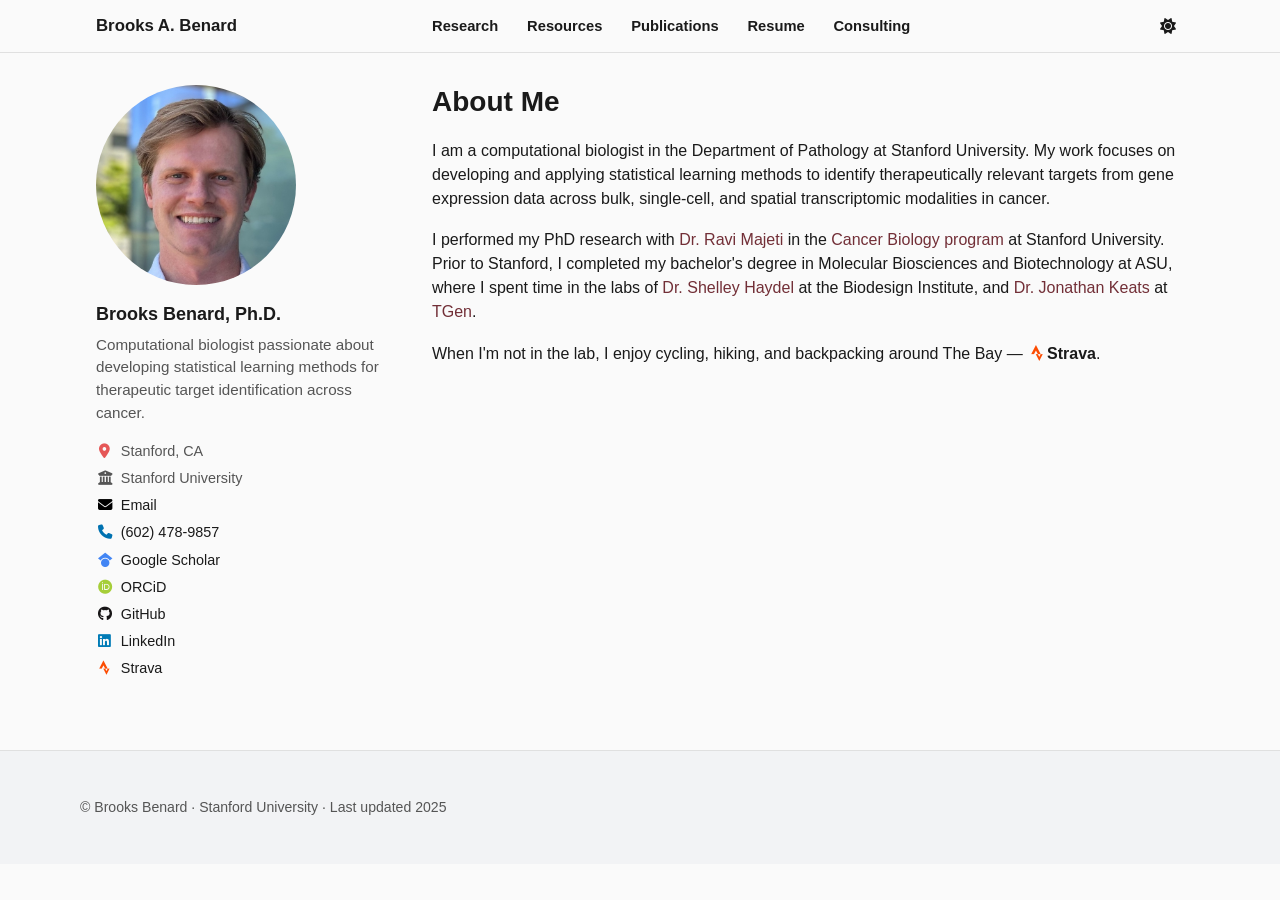
==== index.html @ 84fcd0fd "Update live site with research timeline, resources, and publications polish. Promote the latest layo" ====
<!DOCTYPE html>
<html lang="en">
<head>
  <script async src="https://www.googletagmanager.com/gtag/js?id=G-BHRQ6LT7GG"></script>
  <script>
    window.dataLayer = window.dataLayer || [];
    function gtag(){dataLayer.push(arguments);}
    gtag('js', new Date());
    gtag('config', 'G-BHRQ6LT7GG');
  </script>
  <meta charset="UTF-8" />
  <meta name="viewport" content="width=device-width, initial-scale=1.0" />
  <script>
    (function() {
      var t = localStorage.getItem('theme');
      if (t === 'dark' || (!t && window.matchMedia('(prefers-color-scheme: dark)').matches)) {
        document.documentElement.setAttribute('data-theme', 'dark');
      }
    })();
  </script>
  <title>About Me - Brooks Benard, Ph.D.</title>
  <link rel="stylesheet" href="https://cdnjs.cloudflare.com/ajax/libs/font-awesome/6.5.1/css/all.min.css" crossorigin="anonymous" referrerpolicy="no-referrer" />
  <link rel="stylesheet" href="site.css" />
</head>
<body>

<header class="masthead">
    <div class="masthead__inner">
      <a class="masthead__brand" href="index.html">Brooks A. Benard</a>
      <nav class="masthead__menu" aria-label="Main">
        <ul class="masthead__nav">
          <li><a href="research.html">Research</a></li>
          <li><a href="resources.html">Resources</a></li>
          <li><a href="publications.html">Publications</a></li>
          <li><a href="Brooks_Benard_Resume.pdf" target="_blank" rel="noopener">Resume</a></li>
          <li><a href="consulting.html">Consulting</a></li>
        </ul>
        <button type="button" class="theme-toggle" id="theme-toggle" aria-label="Toggle light and dark mode" title="Toggle theme">
          <i class="fa-solid fa-sun" id="theme-icon" aria-hidden="true"></i>
        </button>
      </nav>
    </div>
  </header>

  <div id="main">
    <aside class="sidebar" aria-label="Author profile">
      <div class="author__avatar">
        <img src="linkedin_pic.jpeg" alt="Brooks Benard" width="200" height="200" />
      </div>
      <h3 class="author__name">Brooks Benard, Ph.D.</h3>
      <p class="author__bio">Computational biologist passionate about developing statistical learning methods for therapeutic target identification across cancer.</p>
      <div class="author__urls-wrapper">
        <button class="follow-toggle" type="button" aria-expanded="false" aria-controls="author-urls">Follow</button>
        <ul class="author__urls social-icons" id="author-urls">
          <li class="author__desktop"><i class="fas fa-fw fa-location-dot icon-pad-right" aria-hidden="true"></i>Stanford, CA</li>
          <li class="author__desktop"><i class="fas fa-fw fa-building-columns icon-pad-right" aria-hidden="true"></i>Stanford University</li>
          <li><a href="mailto:bbenard@stanford.edu"><i class="fas fa-fw fa-envelope icon-pad-right" aria-hidden="true"></i>Email</a></li>
          <li><a href="tel:+16024789857"><i class="fas fa-fw fa-phone icon-pad-right" aria-hidden="true"></i>(602) 478-9857</a></li>
          <li><a href="https://scholar.google.com/citations?user=AJjgcfsAAAAJ&hl=en" target="_blank" rel="noopener"><i class="fab fa-fw fa-google-scholar icon-pad-right" aria-hidden="true"></i>Google Scholar</a></li>
          <li><a href="https://orcid.org/0000-0001-7154-744X" target="_blank" rel="noopener"><i class="fab fa-fw fa-orcid icon-pad-right" aria-hidden="true"></i>ORCiD</a></li>
          <li><a href="https://github.com/brooksbenard" target="_blank" rel="noopener"><i class="fab fa-fw fa-github icon-pad-right" aria-hidden="true"></i>GitHub</a></li>
          <li><a href="https://www.linkedin.com/in/brooksbenard/" target="_blank" rel="noopener"><i class="fab fa-fw fa-linkedin icon-pad-right" aria-hidden="true"></i>LinkedIn</a></li>
          <li><a href="https://www.strava.com/athletes/65176248" target="_blank" rel="noopener"><i class="fab fa-fw fa-strava icon-pad-right" aria-hidden="true"></i>Strava</a></li>
        </ul>
      </div>
    </aside>

    <main class="page">
      <article>
        <h1 class="page__title">About Me</h1>
        <p class="bio">
          I am a computational biologist in the Department of Pathology at Stanford University. My work focuses on developing and applying statistical learning methods to identify therapeutically relevant targets from gene expression data across bulk, single-cell, and spatial transcriptomic modalities in cancer.
        </p>
        <p class="bio">
          I performed my PhD research with <a href="https://med.stanford.edu/profiles/ravindra-majeti" target="_blank" rel="noopener">Dr. Ravi Majeti</a> in the <a href="https://med.stanford.edu/cancerbiology.html" target="_blank" rel="noopener">Cancer Biology program</a> at Stanford University. Prior to Stanford, I completed my bachelor's degree in Molecular Biosciences and Biotechnology at ASU, where I spent time in the labs of <a href="https://search.asu.edu/profile/842640" target="_blank" rel="noopener">Dr. Shelley Haydel</a> at the Biodesign Institute, and <a href="https://www.keatslab.org/" target="_blank" rel="noopener">Dr. Jonathan Keats</a> at <a href="https://www.tgen.org/" target="_blank" rel="noopener">TGen</a>.
        </p>
        <p class="bio">
          When I'm not in the lab, I enjoy cycling, hiking, and backpacking around The Bay — <a class="strava-link" href="https://www.strava.com/athletes/65176248" target="_blank" rel="noopener"><i class="fab fa-fw fa-strava icon-pad-right" aria-hidden="true"></i>Strava</a>.
        </p>
      </article>
    </main>
  </div>

  <footer class="page__footer">
    <div class="page__footer-inner">
      <p>© Brooks Benard · Stanford University · Last updated <span id="last-updated">2025</span></p>
    </div>
  </footer>

  <script src="site.js"></script>
</body>
</html>
---- site.css ----
:root {
  --bg: #fafafa;
  --surface: #f2f3f5;
  --text: #1a1a1a;
  --text-muted: #555;
  --accent: #722f37;
  --border: #e0e0e0;
  --sidebar-width: 18.5rem;
  --masthead-height: 3.25rem;
  --content-max: 68rem;
  --font-sans: -apple-system, BlinkMacSystemFont, "Segoe UI", Roboto, "Helvetica Neue", Arial, sans-serif;
}

html[data-theme="dark"] {
  --bg: #151515;
  --surface: #1f1f1f;
  --text: #e8e8e8;
  --text-muted: #b0b0b0;
  --accent: #d4848d;
  --border: #333;
}

* {
  box-sizing: border-box;
}

html {
  scroll-behavior: smooth;
}

body {
  margin: 0;
  font-family: var(--font-sans);
  background: var(--bg);
  color: var(--text);
  line-height: 1.5;
  font-size: 1rem;
  text-align: left;
}

a {
  color: var(--accent);
  text-decoration: none;
}

a:hover {
  text-decoration: underline;
}

.test-banner {
  background: rgba(114, 47, 55, 0.1);
  border-bottom: 1px solid var(--border);
  padding: 0.45rem 1rem;
  text-align: center;
  font-size: 0.88rem;
  color: var(--text-muted);
}

.test-banner a {
  font-weight: 600;
}

.masthead {
  position: sticky;
  top: 0;
  z-index: 1000;
  width: 100%;
  background: var(--bg);
  border-bottom: 1px solid var(--border);
}

.masthead__inner {
  max-width: calc(var(--content-max) + 2rem);
  margin: 0 auto;
  padding: 0 1rem;
  min-height: var(--masthead-height);
  display: grid;
  grid-template-columns: var(--sidebar-width) minmax(0, 1fr);
  gap: 2.5rem;
  align-items: center;
}

.masthead__menu {
  display: flex;
  align-items: center;
  flex-wrap: wrap;
  gap: 0.25rem 1.1rem;
  width: 100%;
  min-width: 0;
}

.masthead__brand {
  position: relative;
  display: inline-block;
  font-size: 1.05rem;
  font-weight: 700;
  color: var(--text);
  text-decoration: none;
  white-space: nowrap;
  padding: 0.5rem 0;
}

.masthead__brand::before {
  content: "";
  position: absolute;
  left: 0;
  bottom: 0;
  height: 4px;
  width: 100%;
  background: var(--accent);
  transform: scaleX(0);
  transform-origin: left center;
  transition: transform 0.2s ease-in-out;
}

.masthead__brand:hover {
  color: var(--accent);
  text-decoration: none;
}

.masthead__brand:hover::before {
  transform: scaleX(1);
}

.masthead__nav {
  list-style: none;
  margin: 0;
  padding: 0;
  display: flex;
  flex-wrap: wrap;
  justify-content: flex-start;
  align-items: center;
  gap: 0 0.5rem;
  font-size: 0.92rem;
  flex: 1;
}

.masthead__nav a {
  position: relative;
  display: inline-block;
  padding: 0.5rem 0.65rem;
  color: var(--text);
  font-weight: 600;
  text-decoration: none;
}

.masthead__nav li:first-child a {
  padding-left: 0;
}

.masthead__nav a::before {
  content: "";
  position: absolute;
  left: 0;
  bottom: 0;
  height: 4px;
  width: 100%;
  background: var(--accent);
  transform: scaleX(0);
  transform-origin: left center;
  transition: transform 0.2s ease-in-out;
}

.masthead__nav a:hover,
.masthead__nav a.is-active {
  color: var(--accent);
  text-decoration: none;
}

.masthead__nav a:hover::before,
.masthead__nav a.is-active::before {
  transform: scaleX(1);
}

.theme-toggle {
  margin-left: auto;
  display: inline-flex;
  align-items: center;
  justify-content: center;
  width: 2rem;
  height: 2rem;
  padding: 0;
  border: none;
  border-radius: 4px;
  background: transparent;
  color: var(--text);
  cursor: pointer;
  font-size: 1rem;
  flex-shrink: 0;
}

.theme-toggle:hover {
  color: var(--accent);
}

#main {
  width: 100%;
  max-width: calc(var(--content-max) + 2rem);
  margin: 0 auto;
  padding: 2rem 1rem 3rem;
  display: grid;
  grid-template-columns: var(--sidebar-width) minmax(0, 1fr);
  gap: 2.5rem;
  align-items: start;
}

.sidebar {
  position: sticky;
  top: calc(var(--masthead-height) + 1.5rem);
}

.author__avatar {
  width: 100%;
  max-width: 200px;
  margin: 0 0 1rem;
  border-radius: 50%;
  overflow: hidden;
  aspect-ratio: 1;
}

.author__avatar img {
  width: 100%;
  height: 100%;
  object-fit: cover;
  display: block;
}

.author__name {
  font-size: 1.125rem;
  font-weight: 700;
  margin: 0 0 0.35rem;
  text-align: left;
}

.author__bio {
  color: var(--text-muted);
  font-size: 0.95rem;
  line-height: 1.5;
  margin: 0 0 1rem;
  text-align: left;
}

.follow-toggle {
  display: none;
  width: 100%;
  padding: 0.45rem 0.75rem;
  margin-bottom: 0.5rem;
  border: 1px solid var(--border);
  border-radius: 4px;
  background: var(--surface);
  color: var(--text);
  font-family: inherit;
  font-size: 0.9rem;
  font-weight: 600;
  cursor: pointer;
  text-align: left;
}

.author__urls {
  list-style: none;
  margin: 0;
  padding: 0;
  font-size: 0.9rem;
}

.author__urls.social-icons a {
  color: var(--text);
  text-decoration: none;
}

.author__urls.social-icons a:hover {
  color: var(--accent);
  text-decoration: none;
}

.author__urls li {
  margin-bottom: 0.35rem;
  line-height: 1.5;
}

.author__urls a {
  color: var(--text);
  text-decoration: none;
}

.author__urls a:hover {
  color: var(--accent);
  text-decoration: none;
}

.author__urls .icon-pad-right {
  width: 1.1rem;
  margin-right: 0.45rem;
  text-align: center;
}

/* Brand-colored sidebar icons (AcademicPages-style) */
.author__urls.social-icons .fa,
.author__urls.social-icons .fab,
.author__urls.social-icons .fas {
  color: #000;
}

.author__urls.social-icons .fa-location-dot {
  color: #e55757;
}

.author__urls.social-icons .fa-building-columns {
  color: var(--text-muted);
}

.author__urls.social-icons .fa-envelope {
  color: #000;
}

.author__urls.social-icons .fa-phone {
  color: #0072b1;
}

.author__urls.social-icons .fa-google-scholar {
  color: #4285f4;
}

.author__urls.social-icons .fa-orcid {
  color: #a6ce39;
}

.author__urls.social-icons .fa-github {
  color: #171516;
}

.author__urls.social-icons .fa-linkedin {
  color: #007bb6;
}

.author__urls.social-icons .fa-strava {
  color: #fc4c02;
}

.author__desktop {
  color: var(--text-muted);
}

.page {
  min-width: 0;
  text-align: left;
}

.page__title {
  font-size: 1.75rem;
  font-weight: 700;
  margin: 0 0 1.25rem;
  line-height: 1.2;
}

.bio {
  margin-bottom: 1.1rem;
  font-size: 1rem;
}

.bio:last-child {
  margin-bottom: 0;
}

.research-subhead {
  margin-bottom: 0.25rem;
  font-size: 1rem;
}

.research-overview .research-lead {
  margin: 0 0 2rem;
  padding: 0 0 0 1rem;
  border-left: 3px solid color-mix(in srgb, var(--accent) 35%, transparent);
  color: var(--text-muted);
  font-size: 1.05rem;
  font-style: italic;
  line-height: 1.55;
}

.research-timeline {
  position: relative;
  margin: 0;
  padding: 0;
  list-style: none;
}

.research-timeline__line {
  position: absolute;
  left: 0.4rem;
  top: 1.15rem;
  width: 2px;
  background: var(--border);
  z-index: 0;
  pointer-events: none;
}

.research-section {
  position: relative;
  margin: 0 0 2rem;
  padding-left: 1.75rem;
}

.research-section:last-child {
  margin-bottom: 0;
}

.research-section::before {
  content: "";
  position: absolute;
  top: 0.4rem;
  left: 0.1rem;
  width: 0.8rem;
  height: 0.8rem;
  border-radius: 50%;
  background: var(--accent);
  border: 2px solid var(--accent);
  box-sizing: border-box;
  z-index: 1;
  box-shadow: 0 0 0 4px var(--bg);
}

.research-section h2 {
  margin: 0 0 0.75rem;
  font-size: 1.2rem;
  font-weight: 700;
  line-height: 1.35;
  color: var(--text);
}

.research-heading-meta {
  font-weight: 400;
  color: var(--text-muted);
}

.research-heading-meta a {
  color: var(--text-muted);
  text-decoration: none;
}

.research-heading-meta a:hover {
  color: var(--accent);
  text-decoration: underline;
}

.research-section .bio:last-child {
  margin-bottom: 0;
}

.research-section--undergrad {
  overflow: visible;
}

.research-section--branched {
  overflow: visible;
}

.research-section--branched h2 {
  margin-bottom: 0.85rem;
}

.research-branches__curves {
  position: absolute;
  left: 0;
  top: 0;
  width: 100%;
  height: 100%;
  overflow: visible;
  pointer-events: none;
  color: #ececec;
  z-index: 0;
}

[data-theme="dark"] .research-branches__curves {
  color: #2a2a2a;
}

.research-branches__list {
  list-style: none;
  margin: 0;
  padding: 0;
  position: relative;
  z-index: 1;
}

.research-branch {
  position: relative;
  margin: 0 0 1.1rem;
  padding-left: 1.35rem;
}

.research-branch:last-child {
  margin-bottom: 0;
}

.research-branch__dot {
  position: absolute;
  left: 0;
  top: 0.4em;
  width: 0.7rem;
  height: 0.7rem;
  border-radius: 50%;
  border: 2px solid var(--accent);
  background: var(--bg);
  box-sizing: border-box;
  box-shadow: 0 0 0 3px var(--bg);
}

.research-branch .bio {
  margin-bottom: 0;
}

.undergrad-sublist {
  margin: 0.25rem 0 0 1.5rem;
  padding-left: 0;
}

.item {
  padding: 1rem 0;
  border-bottom: 1px solid var(--border);
}

.item:last-child {
  border-bottom: none;
  padding-bottom: 0;
}

.item h3 {
  font-size: 1rem;
  font-weight: 600;
  margin: 0 0 0.25rem;
  line-height: 1.4;
}

.item h3 a {
  color: var(--text);
  text-decoration: none;
}

.item h3 a:hover {
  color: var(--accent);
  text-decoration: none;
}

.item .meta {
  font-size: 0.88rem;
  color: var(--text-muted);
  margin-bottom: 0.35rem;
}

.item .meta a {
  color: var(--accent);
  text-decoration: none;
}

.item p {
  margin: 0;
  font-size: 0.95rem;
}

.pub-links {
  margin: 0 0 1rem;
  font-size: 0.9rem;
  color: var(--text-muted);
}

.pub-links .scholar-link {
  color: #1a73e8;
  text-decoration: none;
}

.pub-links .orcid-link {
  color: #a6ce39;
  text-decoration: none;
}

/* Publications (Kristy-style cards + filters) */
.publications-page {
  position: relative;
}

.publications-page > .page__title,
.publications-page > .pub-links,
.publications-page > .page__lead {
  padding-right: 12.5rem;
}

.scholar-metrics {
  position: absolute;
  top: 0;
  right: 0;
  width: 11.25rem;
  padding: 0.45rem 0.55rem 0.5rem;
  background: var(--surface);
  border: 1px solid var(--border);
  border-radius: 8px;
  text-decoration: none;
  color: var(--text);
  transition: border-color 0.15s;
  z-index: 2;
  display: block;
}

.scholar-metrics:hover {
  border-color: var(--accent);
  text-decoration: none;
}

.scholar-metrics__chart {
  display: block;
  width: 100%;
  height: auto;
  color: var(--accent);
  margin-top: 0;
}

.scholar-metrics__stats {
  position: absolute;
  top: 0.45rem;
  left: 0.55rem;
  display: flex;
  flex-direction: column;
  align-items: flex-start;
  gap: 0.05rem;
  margin: 0;
  padding: 0;
  font-size: 0.68rem;
  color: var(--text-muted);
  line-height: 1.15;
  text-align: left;
  pointer-events: none;
  z-index: 1;
}

.scholar-metrics__stats strong {
  color: var(--text);
  font-weight: 700;
}

@media (max-width: 640px) {
  .publications-page > .page__title,
  .publications-page > .pub-links,
  .publications-page > .page__lead {
    padding-right: 0;
  }

  .scholar-metrics {
    position: static;
    width: 100%;
    max-width: 14rem;
    margin: 0 0 1rem;
  }
}

.filters {
  margin: 0 0 1.5rem;
  display: flex;
  flex-wrap: wrap;
  gap: 0.35rem;
}

.filter-btn {
  display: inline-block;
  padding: 0.35rem 0.85rem;
  border: 1px solid var(--border);
  border-radius: 999px;
  background: var(--surface);
  color: var(--text);
  cursor: pointer;
  font-size: 0.88rem;
  font-family: inherit;
  transition: background 0.15s, color 0.15s, border-color 0.15s;
}

.filter-btn:hover {
  border-color: var(--accent);
}

.filter-btn.active {
  background: var(--accent);
  border-color: var(--accent);
  color: #fff;
}

.pub {
  display: flex;
  align-items: flex-start;
  margin-bottom: 1.75rem;
  padding-bottom: 1.5rem;
  border-bottom: 1px solid var(--border);
}

.pub:last-child {
  margin-bottom: 0;
  padding-bottom: 0;
  border-bottom: none;
}

.pub-img {
  flex: 0 0 14rem;
  margin-right: 1.75rem;
}

.pub-img img {
  width: 100%;
  height: 10rem;
  object-fit: cover;
  border-radius: 6px;
  border: 1px solid var(--border);
  background: #fff;
}

.pub-text {
  flex: 1;
  min-width: 0;
}

.pub-text .title {
  font-weight: 700;
  font-size: 1.1rem;
  margin: 0 0 0.35rem;
  line-height: 1.35;
}

.pub-text .title a {
  color: var(--text);
  text-decoration: none;
}

.pub-text .title a:hover {
  color: var(--accent);
  text-decoration: underline;
}

.pub-text .meta {
  font-size: 0.9rem;
  margin: 0 0 0.5rem;
  color: var(--text-muted);
}

.pub-text .meta strong {
  color: var(--text);
  font-weight: 700;
}

.pub-text .abstract {
  font-size: 0.95rem;
  margin: 0;
  line-height: 1.55;
  color: var(--text);
}

.abstract-actions {
  display: flex;
  align-items: center;
  gap: 0.65rem;
  margin-top: 0.35rem;
}

.show-more {
  font-size: 0.9rem;
  background: none;
  border: none;
  color: var(--accent);
  cursor: pointer;
  padding: 0;
  font-family: inherit;
}

.show-more:hover {
  text-decoration: underline;
}

.tags {
  margin-top: 0.55rem;
  display: flex;
  flex-wrap: wrap;
  align-items: center;
  gap: 0.4rem;
}

.tag {
  display: inline-block;
  font-size: 0.75rem;
  background: var(--surface);
  border: 1px solid var(--border);
  border-radius: 999px;
  padding: 0.15rem 0.55rem;
  color: var(--text-muted);
}

.tag-link {
  display: inline-block;
  font-size: 0.75rem;
  font-weight: 600;
  background: transparent;
  border: 1px solid var(--accent);
  border-radius: 999px;
  padding: 0.15rem 0.65rem;
  color: var(--accent);
  text-decoration: none;
}

.tag-link:hover {
  background: var(--accent);
  color: #fff;
  text-decoration: none;
}

@media (max-width: 640px) {
  .pub {
    flex-direction: column;
  }

  .pub-img {
    flex: none;
    width: 100%;
    margin-right: 0;
    margin-bottom: 1rem;
  }
}

.bio a.strava-link {
  color: var(--text);
  font-weight: 600;
}

.bio a.strava-link .fa-strava {
  color: #fc4c02;
}

.bio a.strava-link:hover {
  color: var(--accent);
}

.bio a.strava-link:hover .fa-strava {
  color: #e04502;
}

/* Quick-access link widgets */
.links {
  display: flex;
  flex-wrap: wrap;
  gap: 0.75rem;
  margin: 0 0 2rem;
}

.link-card {
  display: inline-flex;
  align-items: center;
  gap: 0.5rem;
  padding: 0.65rem 1rem;
  background: var(--surface);
  border: 1px solid var(--border);
  border-radius: 8px;
  color: var(--text);
  text-decoration: none;
  font-size: 0.9rem;
  transition: border-color 0.2s, background 0.2s;
}

.link-card:hover {
  border-color: var(--accent);
  background: color-mix(in srgb, var(--accent) 10%, var(--surface));
  text-decoration: none;
}

.link-card svg {
  width: 18px;
  height: 18px;
  flex-shrink: 0;
}

.link-card span {
  font-weight: 500;
}

.page__lead {
  margin: 0 0 1.25rem;
  color: var(--text-muted);
  font-size: 0.98rem;
}

/* GitHub-style project cards */
.project {
  display: flex;
  align-items: flex-start;
  margin-bottom: 1.75rem;
  padding-bottom: 1.5rem;
  border-bottom: 1px solid var(--border);
}

.project:last-child {
  margin-bottom: 0;
  padding-bottom: 0;
  border-bottom: none;
}

.project-img {
  flex: 0 0 14rem;
  margin-right: 1.75rem;
}

.project-img img {
  width: 100%;
  height: 10rem;
  object-fit: cover;
  border-radius: 6px;
  border: 1px solid var(--border);
  background: #fff;
}

.project-img img.project-img--fit {
  object-fit: contain;
  padding: 0.65rem;
  box-sizing: border-box;
}

.project-text {
  flex: 1;
  min-width: 0;
}

.project-text .title {
  font-weight: 700;
  font-size: 1.1rem;
  margin: 0 0 0.35rem;
}

.project-text .title a {
  color: var(--text);
  text-decoration: none;
}

.project-text .title a:hover {
  color: var(--accent);
  text-decoration: underline;
}

.project-text .meta {
  font-size: 0.88rem;
  margin-bottom: 0.5rem;
  color: var(--text-muted);
}

.project-text .description {
  font-size: 0.95rem;
  margin: 0;
  line-height: 1.55;
}

.project-links {
  margin-top: 0.75rem;
  display: flex;
  gap: 0.75rem;
  flex-wrap: wrap;
  align-items: center;
}

.project-link {
  display: inline-flex;
  align-items: center;
  font-size: 0.88rem;
  color: var(--accent);
  text-decoration: none;
  padding: 0.3rem 0.65rem;
  border: 1px solid var(--accent);
  border-radius: 4px;
  transition: background 0.2s, color 0.2s;
}

.project-link:hover {
  background: var(--accent);
  color: var(--bg);
  text-decoration: none;
}

.project-link svg {
  width: 1rem;
  height: 1rem;
  margin-right: 0.35rem;
}

.github-stats {
  display: inline-flex;
  gap: 0.75rem;
  font-size: 0.85rem;
  color: var(--text-muted);
}

.github-stats .stat {
  display: inline-flex;
  align-items: center;
  gap: 0.3rem;
}

.github-stats .stat svg {
  width: 0.9rem;
  height: 0.9rem;
  fill: var(--text-muted);
}

.github-stats .stat-loading {
  color: var(--text-muted);
  font-size: 0.82rem;
  font-style: italic;
}

@media (max-width: 640px) {
  .project {
    flex-direction: column;
  }

  .project-img {
    flex: none;
    width: 100%;
    margin-right: 0;
    margin-bottom: 1rem;
  }

  .consulting-item {
    flex-direction: column;
  }

  .consulting-logo {
    flex: none;
    width: 100%;
    margin-right: 0;
    margin-bottom: 1rem;
  }
}

/* Consulting company cards */
.consulting-item {
  display: flex;
  align-items: center;
  margin-bottom: 1.5rem;
  padding-bottom: 1.5rem;
  border-bottom: 1px solid var(--border);
}

.consulting-item:last-child {
  margin-bottom: 0;
  padding-bottom: 0;
  border-bottom: none;
}

.consulting-logo {
  flex: 0 0 11rem;
  margin-right: 1.5rem;
  display: flex;
  align-items: center;
  justify-content: center;
  height: 5rem;
  padding: 0.75rem 1rem;
  background: #1a2332;
  border: 1px solid var(--border);
  border-radius: 6px;
  text-decoration: none;
  transition: border-color 0.2s;
}

.consulting-logo:hover {
  border-color: var(--accent);
  text-decoration: none;
}

.consulting-logo--light {
  background: var(--surface);
}

.consulting-logo--balsam {
  background: color-mix(in srgb, var(--surface) 88%, #ffffff);
}

html[data-theme="dark"] .consulting-logo--balsam {
  background: color-mix(in srgb, var(--surface) 70%, #2a3020);
}

.consulting-logo--balsam img,
.consulting-logo--balsam svg {
  max-height: 2.75rem;
}

.consulting-logo--static {
  cursor: default;
}

.consulting-logo--static:hover {
  border-color: var(--border);
}

.consulting-logo img,
.consulting-logo svg {
  max-width: 100%;
  max-height: 3.25rem;
  width: auto;
  height: auto;
  object-fit: contain;
}

.consulting-text {
  flex: 1;
  min-width: 0;
}

.consulting-text h3 {
  margin: 0 0 0.35rem;
  font-size: 1.1rem;
  font-weight: 700;
  color: var(--text);
}

.consulting-text h3 a {
  color: var(--text);
  text-decoration: none;
}

.consulting-text h3 a:hover {
  color: var(--accent);
  text-decoration: underline;
}

.consulting-text .meta {
  margin: 0;
  font-size: 0.88rem;
  color: var(--text-muted);
}

.consulting-summary {
  margin: 0;
  font-size: 0.95rem;
  line-height: 1.55;
  color: var(--text);
}

.consulting-summary + .meta {
  margin-top: 0.35rem;
}

.page__footer {
  width: 100%;
  border-top: 1px solid var(--border);
  background: var(--surface);
  padding: 2rem 1rem;
  margin-top: 1rem;
}

.page__footer-inner {
  max-width: calc(var(--content-max) + 2rem);
  margin: 0 auto;
  text-align: left;
  font-size: 0.88rem;
  color: var(--text-muted);
}

@media (max-width: 900px) {
  #main {
    grid-template-columns: 1fr;
    gap: 1.5rem;
    padding-top: 1.5rem;
  }

  .sidebar {
    position: static;
    max-width: none;
  }

  .follow-toggle {
    display: block;
  }

  .author__urls {
    display: none;
  }

  .author__urls.is-open {
    display: block;
    padding-top: 0.5rem;
  }

  .masthead__inner {
    grid-template-columns: 1fr;
    gap: 0.5rem;
    padding-top: 0.65rem;
    padding-bottom: 0.65rem;
    min-height: auto;
  }

  .masthead__menu {
    gap: 0.5rem 1rem;
  }

  .theme-toggle {
    margin-left: 0;
  }
}

@media (max-width: 480px) {
  .page__title {
    font-size: 1.55rem;
  }

  .author__avatar {
    max-width: 160px;
  }
}
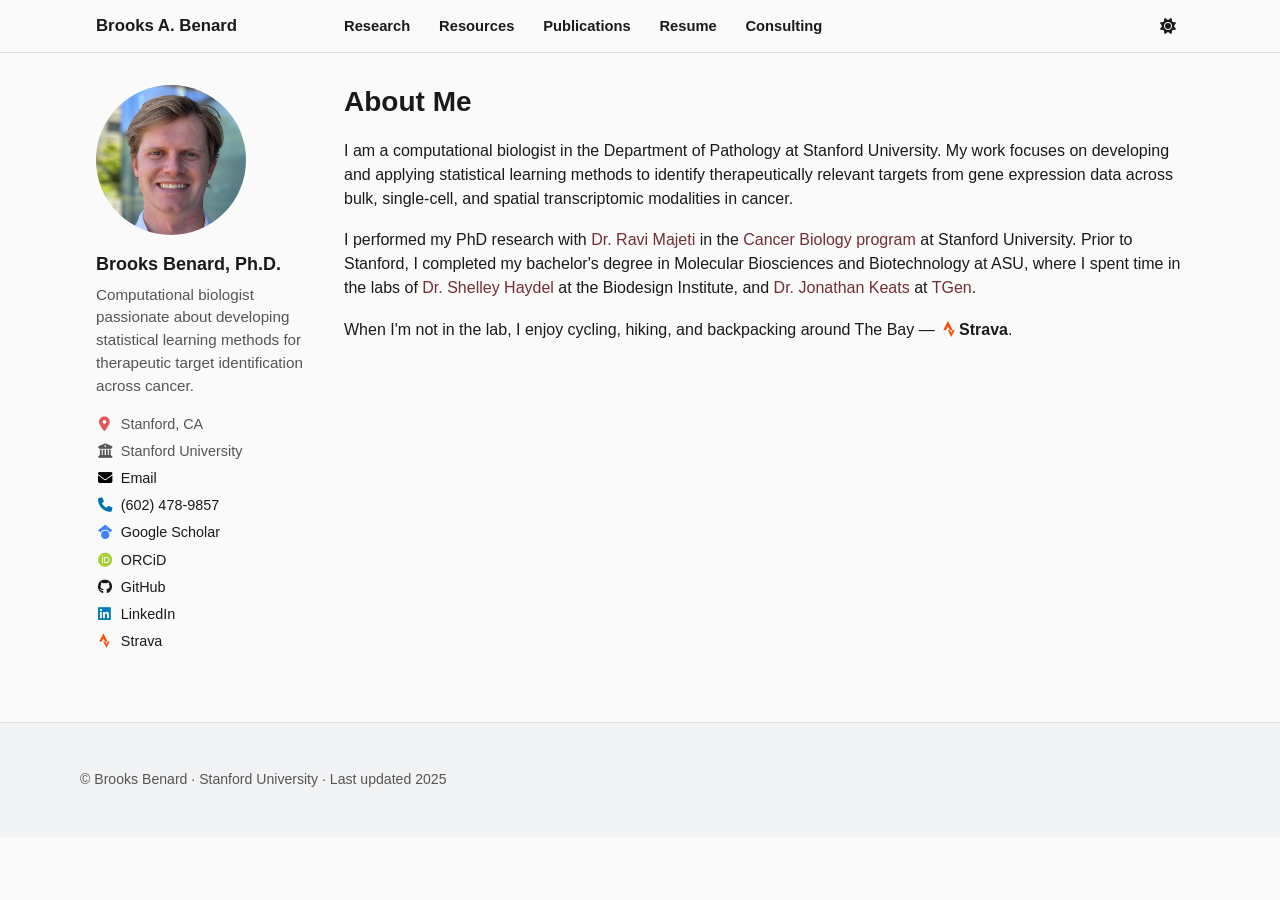
==== commit ce3ae222: "Publish research overview updates and new visuals to the live site. Promote the test layout with PRE" ====
--- a/index.html
+++ b/index.html
@@ -20,7 +20,7 @@
   </script>
   <title>About Me - Brooks Benard, Ph.D.</title>
   <link rel="stylesheet" href="https://cdnjs.cloudflare.com/ajax/libs/font-awesome/6.5.1/css/all.min.css" crossorigin="anonymous" referrerpolicy="no-referrer" />
-  <link rel="stylesheet" href="site.css" />
+  <link rel="stylesheet" href="site.css?v=20260902c" />
 </head>
 <body>
 
@@ -87,6 +87,6 @@
     </div>
   </footer>
 
-  <script src="site.js"></script>
+  <script src="site.js?v=20260902c"></script>
 </body>
 </html>
--- a/site.css
+++ b/site.css
@@ -5,7 +5,7 @@
   --text-muted: #555;
   --accent: #722f37;
   --border: #e0e0e0;
-  --sidebar-width: 18.5rem;
+  --sidebar-width: 13.5rem;
   --masthead-height: 3.25rem;
   --content-max: 68rem;
   --font-sans: -apple-system, BlinkMacSystemFont, "Segoe UI", Roboto, "Helvetica Neue", Arial, sans-serif;
@@ -47,18 +47,6 @@
   text-decoration: underline;
 }
 
-.test-banner {
-  background: rgba(114, 47, 55, 0.1);
-  border-bottom: 1px solid var(--border);
-  padding: 0.45rem 1rem;
-  text-align: center;
-  font-size: 0.88rem;
-  color: var(--text-muted);
-}
-
-.test-banner a {
-  font-weight: 600;
-}
 
 .masthead {
   position: sticky;
@@ -76,7 +64,7 @@
   min-height: var(--masthead-height);
   display: grid;
   grid-template-columns: var(--sidebar-width) minmax(0, 1fr);
-  gap: 2.5rem;
+  gap: 2rem;
   align-items: center;
 }
 
@@ -200,7 +188,7 @@
   padding: 2rem 1rem 3rem;
   display: grid;
   grid-template-columns: var(--sidebar-width) minmax(0, 1fr);
-  gap: 2.5rem;
+  gap: 2rem;
   align-items: start;
 }
 
@@ -211,7 +199,7 @@
 
 .author__avatar {
   width: 100%;
-  max-width: 200px;
+  max-width: 150px;
   margin: 0 0 1rem;
   border-radius: 50%;
   overflow: hidden;
@@ -509,6 +497,194 @@
   margin-bottom: 0;
 }
 
+.research-branch__body {
+  min-width: 0;
+}
+
+.research-branch--split .research-branch__body {
+  display: flow-root;
+}
+
+.research-branch--split .research-branch__figure {
+  float: right;
+  width: 58%;
+  margin: 0 0 0.45rem 1.15rem;
+}
+
+.research-branch--split .bio {
+  margin: 0;
+}
+
+.research-branch--split .research-branch__links {
+  margin-top: 0.55rem;
+}
+
+.research-branch__links {
+  display: flex;
+  flex-wrap: wrap;
+  gap: 0.4rem;
+  margin-top: 0.45rem;
+  justify-content: flex-start;
+}
+
+.research-branch__links .project-link {
+  padding: 0.12rem 0.45rem;
+  font-size: 0.8rem;
+  line-height: 1.2;
+  border-radius: 3px;
+}
+
+.research-branch__figure--phd {
+  margin: 0;
+  max-width: none;
+  width: 100%;
+}
+
+.research-branch__phd-media {
+  display: grid;
+  grid-template-columns: minmax(0, 1fr) auto;
+  gap: 0.85rem 1rem;
+  margin-top: 0.85rem;
+  align-items: center;
+}
+
+.research-branch__phd-links {
+  margin-top: 0;
+  flex-direction: column;
+  align-items: stretch;
+}
+
+.research-branch--stack .research-branch__figure {
+  margin-top: 0;
+}
+
+.research-branch__keats-media {
+  display: grid;
+  grid-template-columns: 1fr 1fr;
+  gap: 0.85rem;
+  margin-top: 0.75rem;
+  align-items: stretch;
+}
+
+.research-branch__keats-media .research-branch__figure {
+  display: flex;
+  margin: 0;
+}
+
+.research-branch__keats-media img,
+.research-branch__keats-media .research-branch__figure img {
+  width: 100%;
+  height: 13.5rem;
+  object-fit: contain;
+  object-position: center;
+}
+
+.research-branch__method-media {
+  display: grid;
+  grid-template-columns: minmax(0, 1fr) auto;
+  gap: 0.85rem 1rem;
+  margin-top: 0.85rem;
+  align-items: center;
+  justify-items: stretch;
+}
+
+.research-branch__figure--viz {
+  width: 100%;
+  max-width: none;
+  justify-self: stretch;
+}
+
+.research-branch__method-aside {
+  display: flex;
+  flex-direction: column;
+  align-items: center;
+  gap: 0.55rem;
+  max-width: 7.5rem;
+}
+
+.research-branch__figure--logo {
+  width: 100%;
+  max-width: 6.75rem;
+}
+
+.research-branch__method-aside .research-branch__links {
+  margin-top: 0;
+  justify-content: center;
+}
+
+@media (max-width: 700px) {
+  .research-branch__keats-media,
+  .research-branch__method-media,
+  .research-branch__phd-media {
+    grid-template-columns: 1fr;
+  }
+
+  .research-branch__phd-links {
+    flex-direction: row;
+    flex-wrap: wrap;
+  }
+
+  .research-branch__figure--viz {
+    max-width: 100%;
+  }
+
+  .research-branch__method-aside {
+    max-width: none;
+    flex-direction: row;
+    flex-wrap: wrap;
+    justify-content: flex-start;
+  }
+
+  .research-branch__figure--logo {
+    max-width: 5.5rem;
+  }
+}
+
+.research-branch__figure {
+  margin: 0;
+  line-height: 0;
+}
+
+.research-branch__figure img {
+  display: block;
+  width: 100%;
+  height: auto;
+  border-radius: 4px;
+  background: #fff;
+  border: 1px solid color-mix(in srgb, var(--text) 12%, var(--border));
+  box-shadow: 0 1px 3px color-mix(in srgb, #000 10%, transparent),
+              0 0 0 1px color-mix(in srgb, var(--text) 4%, transparent);
+}
+
+.research-branch__figure--logo img {
+  border: none;
+  box-shadow: none;
+  background: transparent;
+  border-radius: 0;
+}
+
+@media (max-width: 700px) {
+  .research-branch--split .research-branch__body {
+    display: flex;
+    flex-direction: column;
+  }
+
+  .research-branch--split .research-branch__figure {
+    float: none;
+    width: 100%;
+    margin: 0.75rem 0 0;
+    order: 3;
+  }
+
+  .research-branch--split .bio {
+    order: 1;
+  }
+
+  .research-branch--split .research-branch__links {
+    order: 2;
+  }
+}
+
 .undergrad-sublist {
   margin: 0.25rem 0 0 1.5rem;
   padding-left: 0;
@@ -1201,6 +1377,6 @@
   }
 
   .author__avatar {
-    max-width: 160px;
-  }
-}
+    max-width: 130px;
+  }
+}
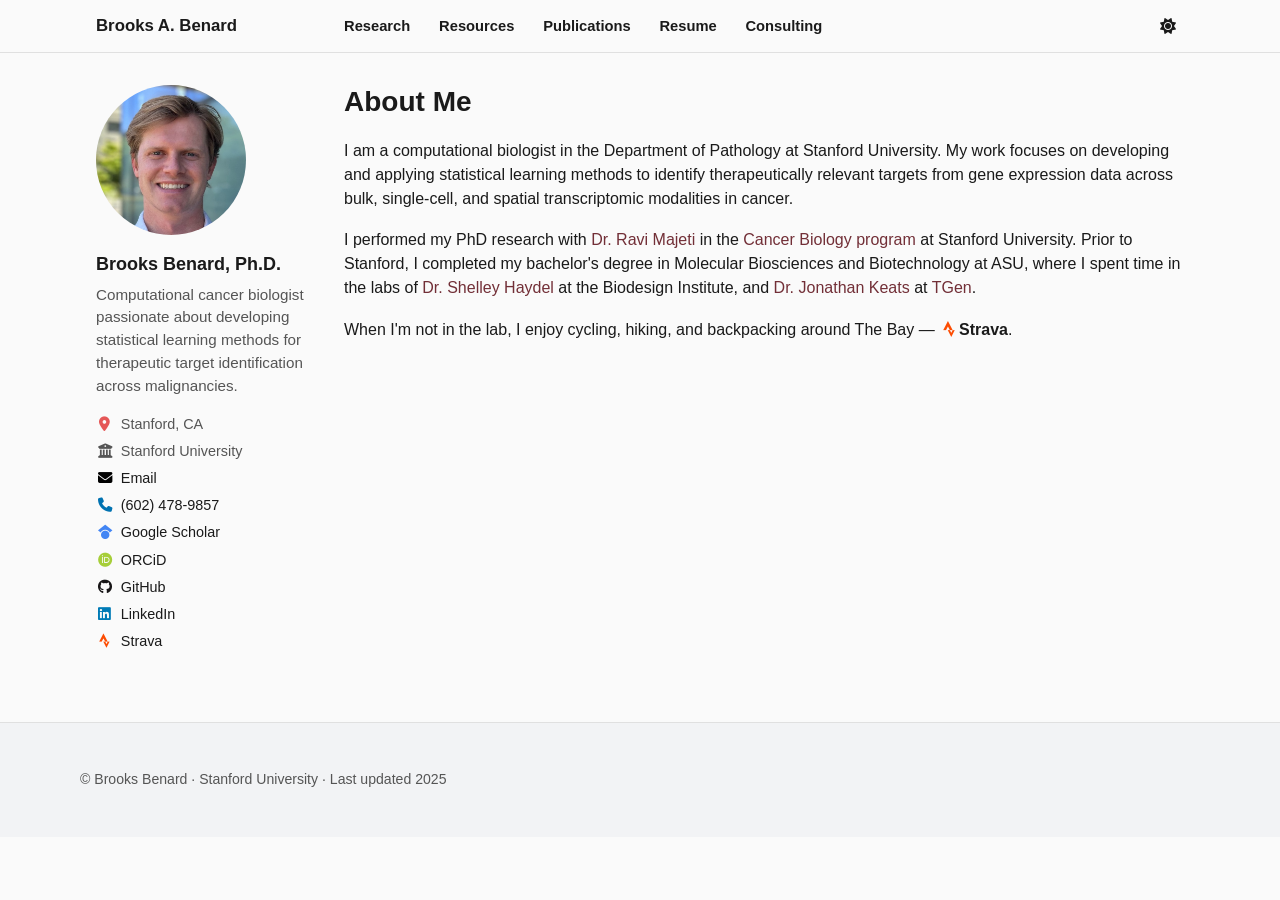
==== commit 3a16fadd: "Update sidebar bio wording across the site. Clarify the author bio as computational cancer biology f" ====
--- a/index.html
+++ b/index.html
@@ -20,7 +20,7 @@
   </script>
   <title>About Me - Brooks Benard, Ph.D.</title>
   <link rel="stylesheet" href="https://cdnjs.cloudflare.com/ajax/libs/font-awesome/6.5.1/css/all.min.css" crossorigin="anonymous" referrerpolicy="no-referrer" />
-  <link rel="stylesheet" href="site.css?v=20260902c" />
+  <link rel="stylesheet" href="site.css?v=20260902e" />
 </head>
 <body>
 
@@ -48,7 +48,7 @@
         <img src="linkedin_pic.jpeg" alt="Brooks Benard" width="200" height="200" />
       </div>
       <h3 class="author__name">Brooks Benard, Ph.D.</h3>
-      <p class="author__bio">Computational biologist passionate about developing statistical learning methods for therapeutic target identification across cancer.</p>
+      <p class="author__bio">Computational cancer biologist passionate about developing statistical learning methods for therapeutic target identification across malignancies.</p>
       <div class="author__urls-wrapper">
         <button class="follow-toggle" type="button" aria-expanded="false" aria-controls="author-urls">Follow</button>
         <ul class="author__urls social-icons" id="author-urls">
@@ -87,6 +87,6 @@
     </div>
   </footer>
 
-  <script src="site.js?v=20260902c"></script>
+  <script src="site.js?v=20260902e"></script>
 </body>
 </html>
--- a/site.css
+++ b/site.css
@@ -536,22 +536,23 @@
 
 .research-branch__figure--phd {
   margin: 0;
-  max-width: none;
-  width: 100%;
+  width: 100%;
+  max-width: 44rem;
 }
 
 .research-branch__phd-media {
-  display: grid;
-  grid-template-columns: minmax(0, 1fr) auto;
-  gap: 0.85rem 1rem;
+  display: flex;
+  flex-direction: column;
+  align-items: flex-start;
+  gap: 0.65rem;
   margin-top: 0.85rem;
-  align-items: center;
 }
 
 .research-branch__phd-links {
   margin-top: 0;
-  flex-direction: column;
-  align-items: stretch;
+  flex-direction: row;
+  flex-wrap: wrap;
+  align-items: center;
 }
 
 .research-branch--stack .research-branch__figure {
@@ -614,14 +615,12 @@
 
 @media (max-width: 700px) {
   .research-branch__keats-media,
-  .research-branch__method-media,
-  .research-branch__phd-media {
+  .research-branch__method-media {
     grid-template-columns: 1fr;
   }
 
-  .research-branch__phd-links {
-    flex-direction: row;
-    flex-wrap: wrap;
+  .research-branch__figure--phd {
+    max-width: 100%;
   }
 
   .research-branch__figure--viz {
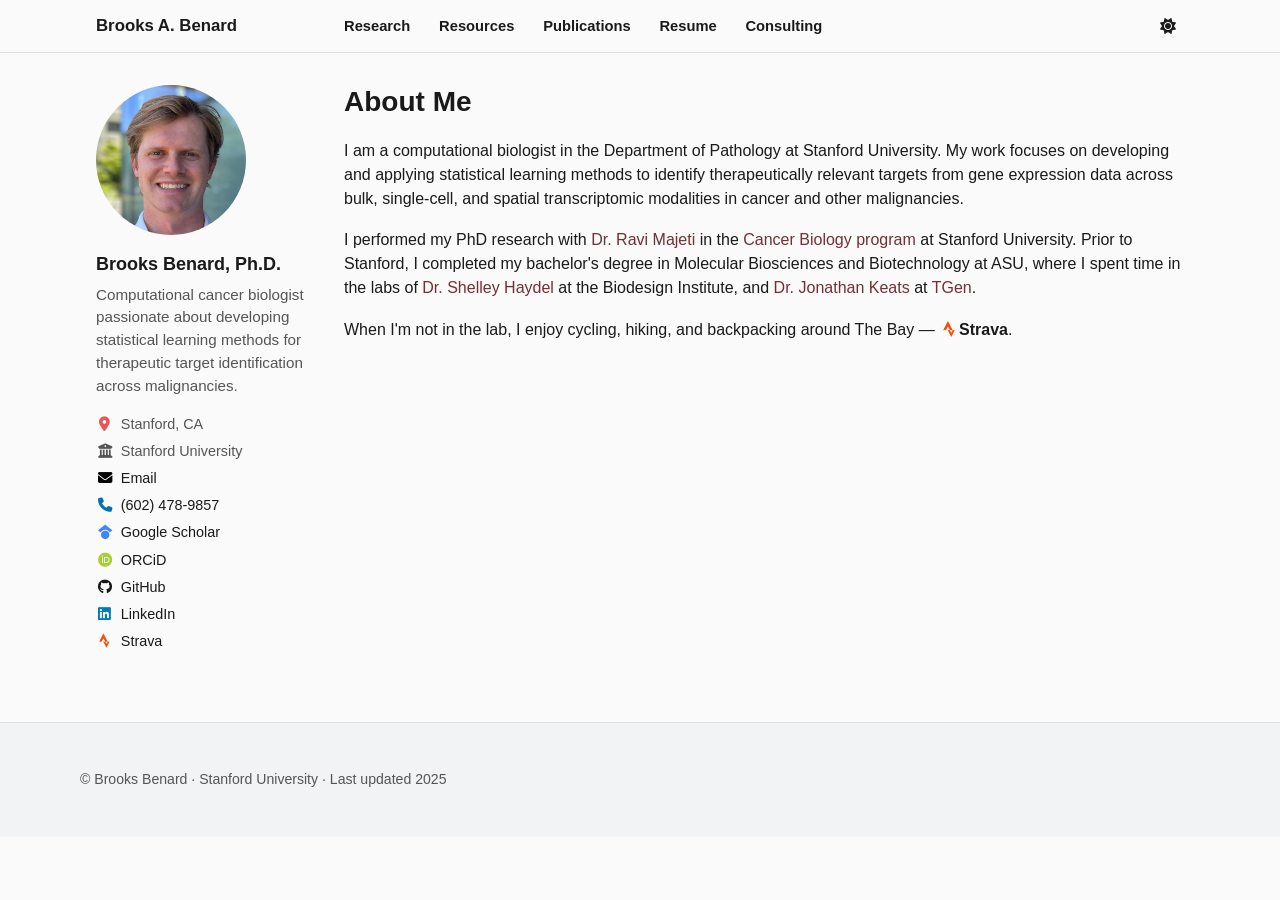
==== commit 14080ca2: "Broaden the About Me research focus wording. Note that therapeutic target identification spans cance" ====
--- a/index.html
+++ b/index.html
@@ -69,7 +69,7 @@
       <article>
         <h1 class="page__title">About Me</h1>
         <p class="bio">
-          I am a computational biologist in the Department of Pathology at Stanford University. My work focuses on developing and applying statistical learning methods to identify therapeutically relevant targets from gene expression data across bulk, single-cell, and spatial transcriptomic modalities in cancer.
+          I am a computational biologist in the Department of Pathology at Stanford University. My work focuses on developing and applying statistical learning methods to identify therapeutically relevant targets from gene expression data across bulk, single-cell, and spatial transcriptomic modalities in cancer and other malignancies.
         </p>
         <p class="bio">
           I performed my PhD research with <a href="https://med.stanford.edu/profiles/ravindra-majeti" target="_blank" rel="noopener">Dr. Ravi Majeti</a> in the <a href="https://med.stanford.edu/cancerbiology.html" target="_blank" rel="noopener">Cancer Biology program</a> at Stanford University. Prior to Stanford, I completed my bachelor's degree in Molecular Biosciences and Biotechnology at ASU, where I spent time in the labs of <a href="https://search.asu.edu/profile/842640" target="_blank" rel="noopener">Dr. Shelley Haydel</a> at the Biodesign Institute, and <a href="https://www.keatslab.org/" target="_blank" rel="noopener">Dr. Jonathan Keats</a> at <a href="https://www.tgen.org/" target="_blank" rel="noopener">TGen</a>.
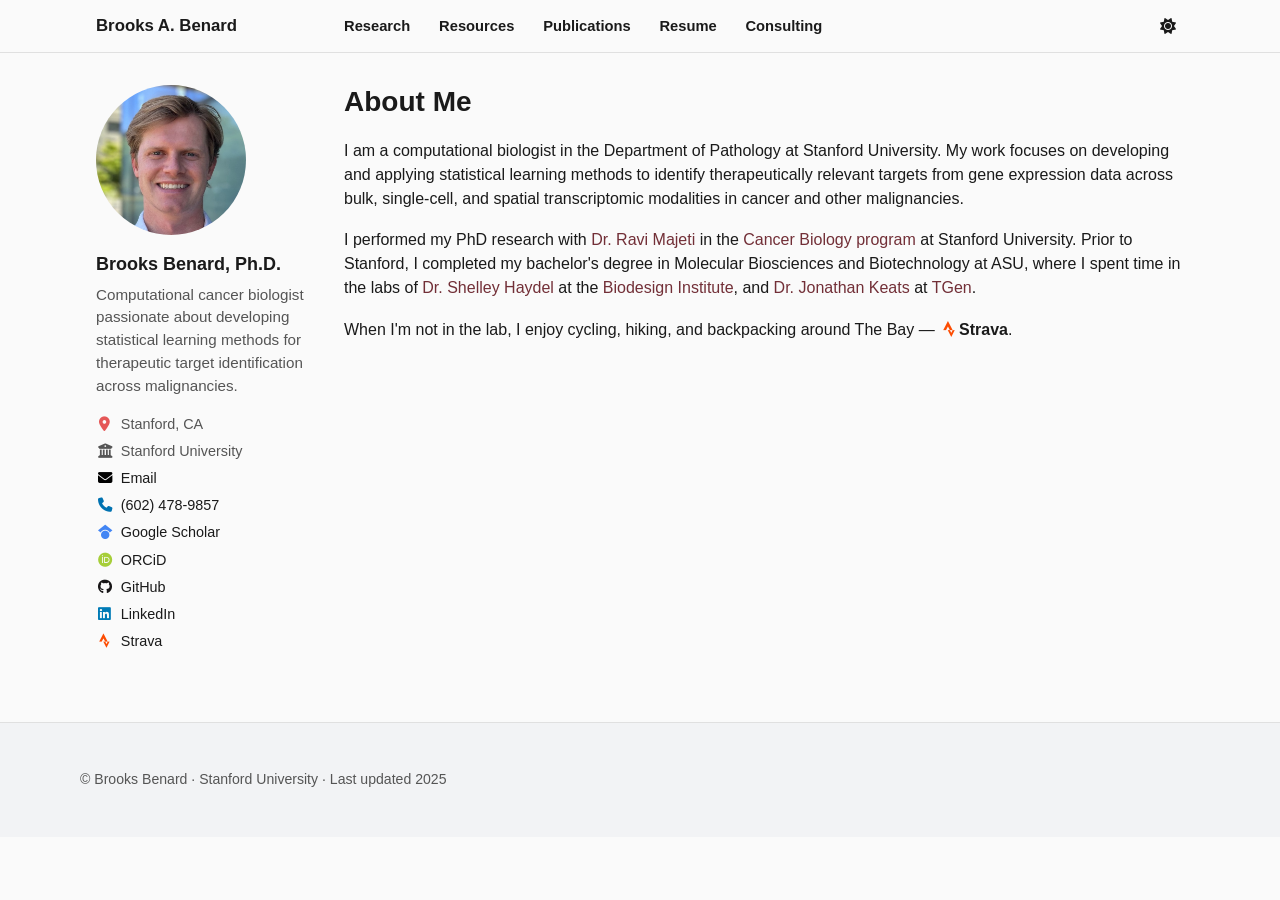
==== commit bec33ed3: "Add Biodesign Institute link and clarify PhD paper widget. Link ASU Biodesign in About Me and label " ====
--- a/index.html
+++ b/index.html
@@ -72,7 +72,7 @@
           I am a computational biologist in the Department of Pathology at Stanford University. My work focuses on developing and applying statistical learning methods to identify therapeutically relevant targets from gene expression data across bulk, single-cell, and spatial transcriptomic modalities in cancer and other malignancies.
         </p>
         <p class="bio">
-          I performed my PhD research with <a href="https://med.stanford.edu/profiles/ravindra-majeti" target="_blank" rel="noopener">Dr. Ravi Majeti</a> in the <a href="https://med.stanford.edu/cancerbiology.html" target="_blank" rel="noopener">Cancer Biology program</a> at Stanford University. Prior to Stanford, I completed my bachelor's degree in Molecular Biosciences and Biotechnology at ASU, where I spent time in the labs of <a href="https://search.asu.edu/profile/842640" target="_blank" rel="noopener">Dr. Shelley Haydel</a> at the Biodesign Institute, and <a href="https://www.keatslab.org/" target="_blank" rel="noopener">Dr. Jonathan Keats</a> at <a href="https://www.tgen.org/" target="_blank" rel="noopener">TGen</a>.
+          I performed my PhD research with <a href="https://med.stanford.edu/profiles/ravindra-majeti" target="_blank" rel="noopener">Dr. Ravi Majeti</a> in the <a href="https://med.stanford.edu/cancerbiology.html" target="_blank" rel="noopener">Cancer Biology program</a> at Stanford University. Prior to Stanford, I completed my bachelor's degree in Molecular Biosciences and Biotechnology at ASU, where I spent time in the labs of <a href="https://search.asu.edu/profile/842640" target="_blank" rel="noopener">Dr. Shelley Haydel</a> at the <a href="https://biodesign.asu.edu/" target="_blank" rel="noopener">Biodesign Institute</a>, and <a href="https://www.keatslab.org/" target="_blank" rel="noopener">Dr. Jonathan Keats</a> at <a href="https://www.tgen.org/" target="_blank" rel="noopener">TGen</a>.
         </p>
         <p class="bio">
           When I'm not in the lab, I enjoy cycling, hiking, and backpacking around The Bay — <a class="strava-link" href="https://www.strava.com/athletes/65176248" target="_blank" rel="noopener"><i class="fab fa-fw fa-strava icon-pad-right" aria-hidden="true"></i>Strava</a>.
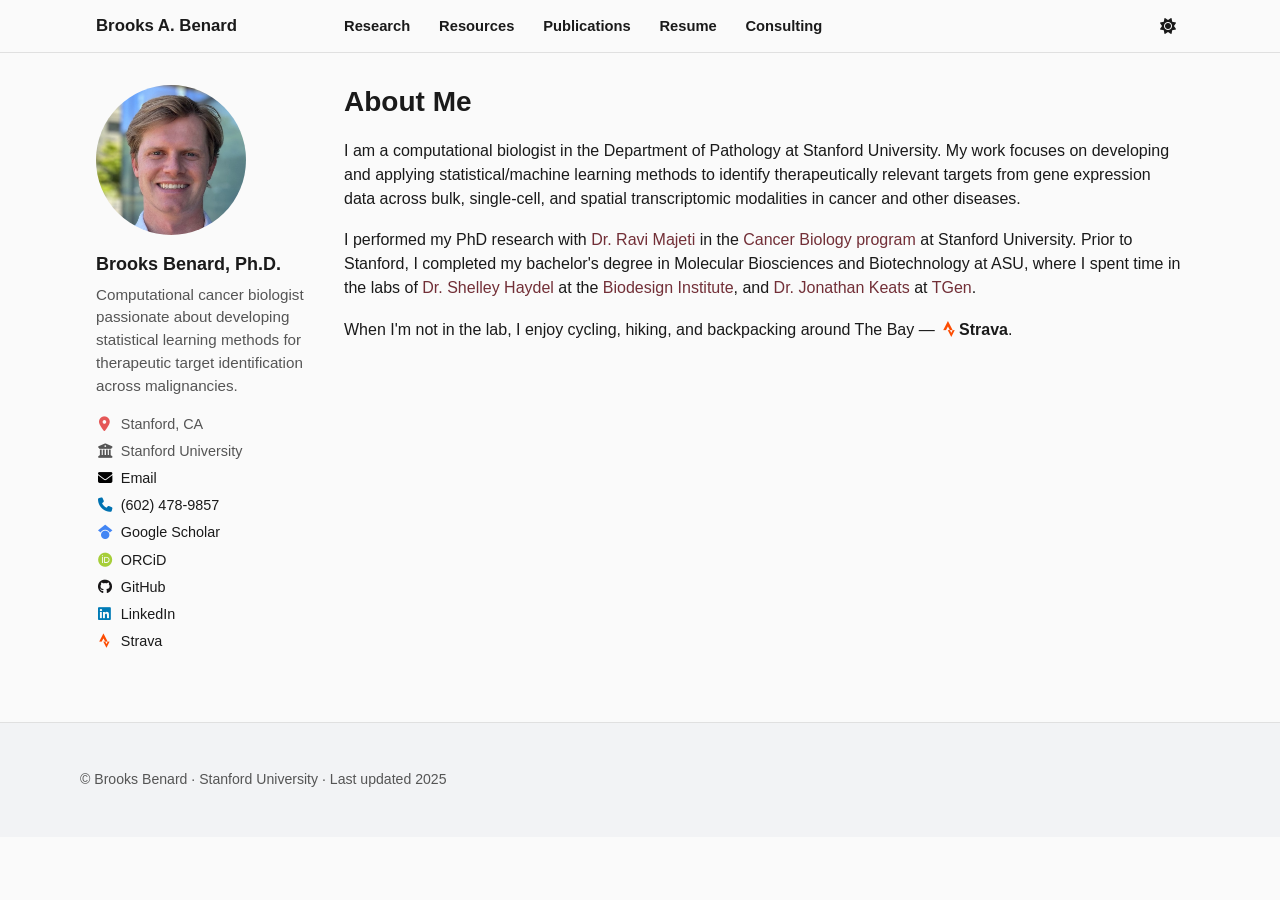
==== commit 64f14297: "Tighten About, Research, and Publications copy wording. Co-authored-by: Cursor <cursoragent@cursor.c" ====
--- a/index.html
+++ b/index.html
@@ -69,7 +69,7 @@
       <article>
         <h1 class="page__title">About Me</h1>
         <p class="bio">
-          I am a computational biologist in the Department of Pathology at Stanford University. My work focuses on developing and applying statistical learning methods to identify therapeutically relevant targets from gene expression data across bulk, single-cell, and spatial transcriptomic modalities in cancer and other malignancies.
+          I am a computational biologist in the Department of Pathology at Stanford University. My work focuses on developing and applying statistical/machine learning methods to identify therapeutically relevant targets from gene expression data across bulk, single-cell, and spatial transcriptomic modalities in cancer and other diseases.
         </p>
         <p class="bio">
           I performed my PhD research with <a href="https://med.stanford.edu/profiles/ravindra-majeti" target="_blank" rel="noopener">Dr. Ravi Majeti</a> in the <a href="https://med.stanford.edu/cancerbiology.html" target="_blank" rel="noopener">Cancer Biology program</a> at Stanford University. Prior to Stanford, I completed my bachelor's degree in Molecular Biosciences and Biotechnology at ASU, where I spent time in the labs of <a href="https://search.asu.edu/profile/842640" target="_blank" rel="noopener">Dr. Shelley Haydel</a> at the <a href="https://biodesign.asu.edu/" target="_blank" rel="noopener">Biodesign Institute</a>, and <a href="https://www.keatslab.org/" target="_blank" rel="noopener">Dr. Jonathan Keats</a> at <a href="https://www.tgen.org/" target="_blank" rel="noopener">TGen</a>.
